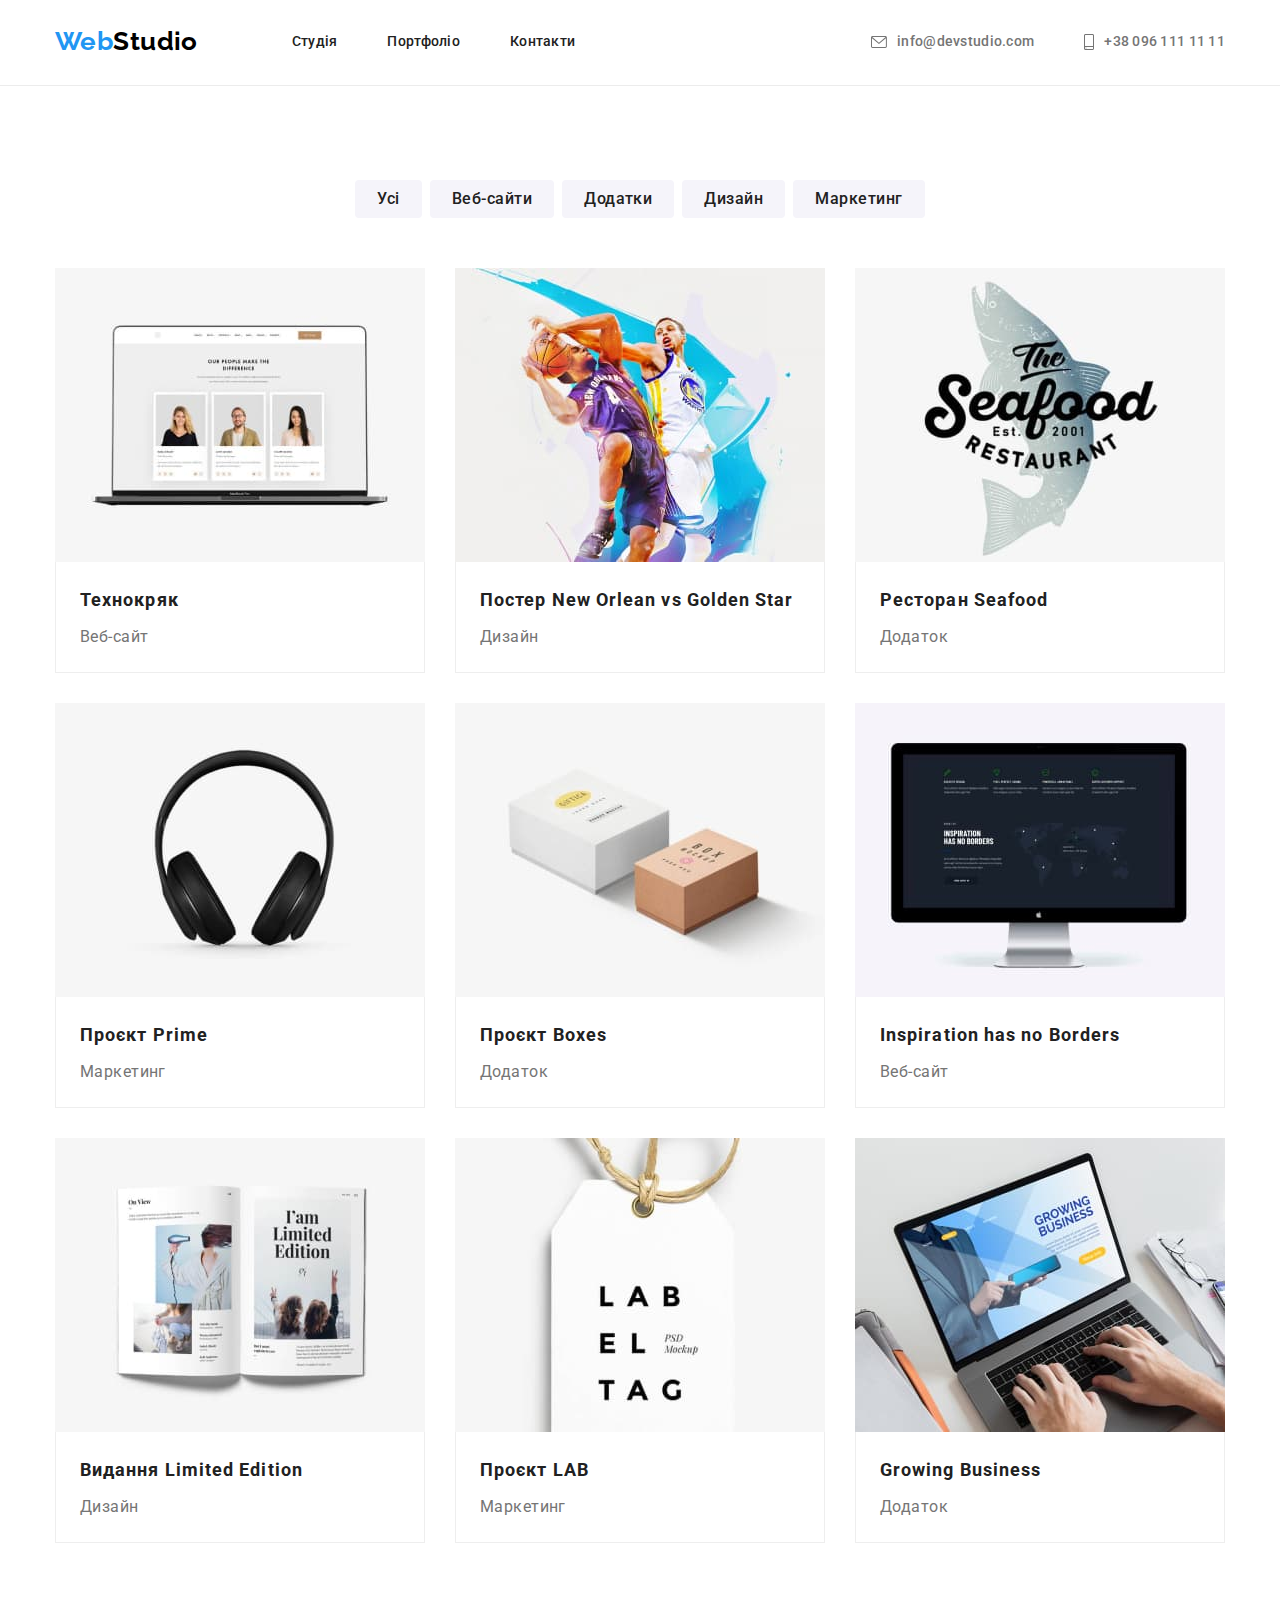
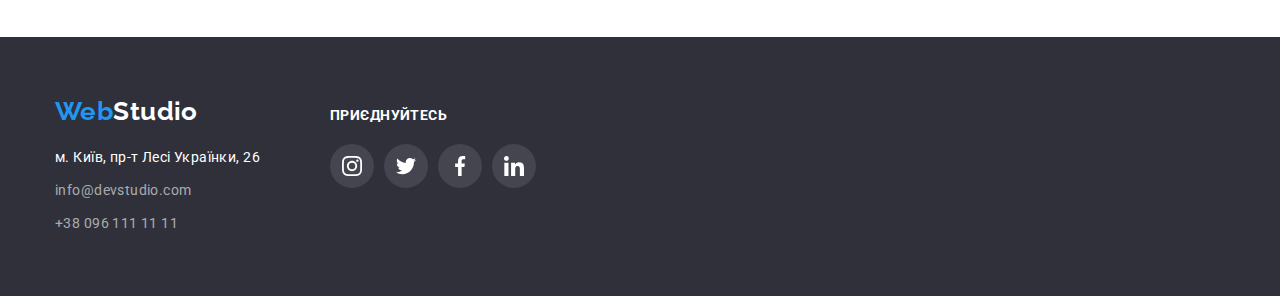
==== portfolio.html @ 7376e41b "copied files from homework4" ====
<!DOCTYPE html>
<html lang="uk">

<head>
	<meta charset="UTF-8" />
	<meta http-equiv="X-UA-Compatible" content="IE=edge" />
	<meta name="viewport" content="width=device-width, initial-scale=1.0" />
	<title>Портфоліо</title>
	<link
		href="https://fonts.googleapis.com/css2?family=Raleway:wght@700&family=Roboto:wght@400;500;700;900&display=swap"
		rel="stylesheet" />
	<link rel="stylesheet"
		href="https://cdnjs.cloudflare.com/ajax/libs/modern-normalize/1.1.0/modern-normalize.min.css" />
	<link rel="stylesheet" href="./css/style.css" />
</head>

<body>
	<header class="header-section">
		<div class="conteiner header-conteiner">
			<nav class="nav-block">
				<a class="logo" href="./index.html"><span class="logo firstchars">Web</span>Studio</a>
				<ul class="site-nav">
					<li class="nav-item"><a class="link" href="./index.html">Студія</a></li>
					<li class="nav-item"><a class="link" href="./portfolio.html">Портфоліо</a></li>
					<li class="nav-item"><a class="link" href="">Контакти</a></li>
				</ul>
			</nav>
			<ul class="site-nav header-contacts">
				<li class="contact-item">
					<a href="mailto:info@devstudio.com" class="contacts link">
						<svg class="contact-icons" width="16" height="12">
							<use href="./images/icons.svg#mail"></use>
						</svg>
						<span>info@devstudio.com</span>
					</a>
				</li>
				<li class="contact-item">
					<a href="tel:+380961111111" class="contacts link">
						<svg class="contact-icons" width="10" height="16">
							<use href="./images/icons.svg#smartphone"></use>
						</svg>
						<span>+38 096 111 11 11</span>
					</a>
				</li>
			</ul>
		</div>
	</header>
	<main>
		<section class="section">
			<div class="conteiner">
				<h1 class="visually-hidden">Наші проєкти</h1>
				<ul class="projects-filter">
					<li><button type="button" class="buttons filter-button">Усі</button></li>
					<li><button type="button" class="buttons filter-button">Веб-сайти</button></li>
					<li><button type="button" class="buttons filter-button">Додатки</button></li>
					<li><button type="button" class="buttons filter-button">Дизайн</button></li>
					<li><button type="button" class="buttons filter-button">Маркетинг</button></li>
				</ul>
				<ul class="projects-list">
					<Li class="projects-item">
						<a href="" class="link">
							<img src="./images/project1-s.jpg" alt="Технокряк" width="370">
							<div class="projects-name">
								<h2 class="project-header link">Технокряк</h2>
								<p class="project-desc">
									Веб-сайт
								</p>
							</div>
						</a>
					</Li>
					<Li class="projects-item">
						<a href="" class="link">
							<img src="./images/project2-s.jpg" alt="Постер New Orlean vs Golden Star" width="370">
							<div class="projects-name">
								<h2 class="project-header link" lang="en-UA">Постер New Orlean vs Golden Star</h2>
								<p class="project-desc">
									Дизайн
								</p>
							</div>
						</a>
					</Li>
					<Li class="projects-item">
						<a href="" class="link">
							<img src="./images/project3-s.jpg" alt="Ресторан Seafood" width="370">
							<div class="projects-name">
								<h2 class="project-header link" lang="en-UA">Ресторан Seafood</h2>
								<p class="project-desc">
									Додаток
								</p>
							</div>
						</a>
					</Li>
					<Li class="projects-item">
						<a href="" class="link">
							<img src="./images/project4-s.jpg" alt="Проєкт Prime" width="370">
							<div class="projects-name">
								<h2 class="project-header link" lang="en-UA">Проєкт Prime</h2>
								<p class="project-desc">
									Маркетинг
								</p>
							</div>
						</a>
					</Li>
					<Li class="projects-item">
						<a href="" class="link">
							<img src="./images/project5-s.jpg" alt="Проєкт Boxes" width="370">
							<div class="projects-name">
								<h2 class="project-header link" lang="en-UA">Проєкт Boxes</h2>
								<p class="project-desc">
									Додаток
								</p>
							</div>
						</a>
					</Li>
					<Li class="projects-item">
						<a href="" class="link">
							<img src="./images/project6-s.jpg" alt="Inspiration has no Borders" width="370">
							<div class="projects-name">
								<h2 class="project-header link" lang="en">Inspiration has no Borders</h2>
								<p class="project-desc">
									Веб-сайт
								</p>
							</div>
						</a>
					</Li>
					<Li class="projects-item">
						<a href="" class="link">
							<img src="./images/project7-s.jpg" alt="Видання Limited Edition" width="370">
							<div class="projects-name">
								<h2 class="project-header link" lang="en-UA">Видання Limited Edition</h2>
								<p class="project-desc">
									Дизайн
								</p>
							</div>
						</a>
					</Li>
					<Li class="projects-item">
						<a href="" class="link">
							<img src="./images/project8-s.jpg" alt="Проєкт LAB" width="370">
							<div class="projects-name">
								<h2 class="project-header link" lang="en-UA">Проєкт LAB</h2>
								<p class="project-desc">
									Маркетинг
								</p>
							</div>
						</a>
					</Li>
					<Li class="projects-item">
						<a href="" class="link">
							<img src="./images/project9-s.jpg" alt="Growing Business" width="370">
							<div class="projects-name">
								<h2 class="project-header link" lang="en">Growing Business</h2>
								<p class="project-desc">
									Додаток
								</p>
							</div>
						</a>
					</Li>
				</ul>
			</div>
		</section>

	</main>
	<footer class="footer-section">
		<div class="conteiner">
			<div class="footer-container">
				<div class="footer-address">
					<a href="./index.html" class="logo footer-logo"><span class="logo firstchars">Web</span>Studio</a>
					<address>
						<ul class="footer-nav list">
							<li class="address-item">
								<a href="https://goo.gl/maps/99b2hMeerR9oDbkF6" class="adress link" target="_blank"
									rel="noopener noreferrer">
									м. Київ, пр-т Лесі Українки, 26
								</a>
							</li>
							<li class="address-item"><a href="mailto:info@devstudio.com"
									class="footer-cont link">info@devstudio.com</a></li>
							<li class="address-item"><a href="tel:+380961111111" class="footer-cont link">+38 096 111 11
									11</a>
							</li>
						</ul>
					</address>
				</div>
				<div class="footer-social">
					<p class="footer-social-title">
						Приєднуйтесь
					</p>
					<ul class="team-social-list">
						<li>
							<a class="footer-social-link" href="https://www.instagram.com/" target="_blank"
								rel="noopener noreferrer" aria-label="instagram">
								<svg class="social-icons" width="20" height="20">
									<use href="./images/icons.svg#instagram"></use>
								</svg>
							</a>
						</li>
						<li>
							<a class="footer-social-link" href="https://www.twitter.com/" target="_blank"
								rel="noopener noreferrer" aria-label="twitter">
								<svg class="social-icons" width="20" height="20">
									<use href="./images/icons.svg#twitter"></use>
								</svg>
							</a>
						</li>
						<li>
							<a class="footer-social-link" href="https://www.facebook.com/" target="_blank"
								rel="noopener noreferrer" aria-label="facebook">
								<svg class="social-icons" width="20" height="20">
									<use href="./images/icons.svg#facebook"></use>
								</svg>
							</a>
						</li>
						<li>
							<a class="footer-social-link" href="https://www.linkedin.com/" target="_blank"
								rel="noopener noreferrer" aria-label="linkedin">
								<svg class="social-icons" width="20" height="20">
									<use href="./images/icons.svg#linkedin"></use>
								</svg>
							</a>
						</li>
					</ul>
				</div>
			</div>
		</div>
	</footer>
</body>

</html>
---- css/style.css ----
:root {
	--primary-text-color: #757575;
	--headers-text-color: #212121;
	--accent-color: #2196f3;
	--primary-white-color: #ffffff;
	--back-color: #2f303a;
	--icon-color: #afb1b8;
}

/* Clean styles */

h1,
h2,
h3,
h4,
h5,
h6,
p {
	margin: 0;
}

ul {
	margin: 0;
	padding: 0;
	list-style: none;
}

img {
	display: block;
	max-width: 100;
	height: auto;
}

.visually-hidden {
	position: absolute;
	white-space: nowrap;
	width: 1px;
	height: 1px;
	overflow: hidden;
	border: 0;
	padding: 0;
	clip: rect(0 0 0 0);
	clip-path: inset(50%);
	margin: -1px;
}

/* Index.html */

body {
	background-color: var(--primary-white-color);
	color: var(--headers-text-color);

	font-family: Roboto, sans-serif;
	font-weight: 400;
	font-size: 14px;
	line-height: 1.14;
	letter-spacing: 0.03em;
}

/* index.html style settings */

/* Header */

/* між лішками в хедері по 50пкс */

.conteiner {
	max-width: 1200px;
	padding-left: 15px;
	padding-right: 15px;
	margin-left: auto;
	margin-right: auto;
}

.header-section {
	padding-top: 24px;
	padding-bottom: 25px;
	margin-bottom: 0;
	border-bottom: 1px solid #ececec;
}

.header-conteiner {
	display: flex;
	align-items: center;
}

.nav-block {
	display: flex;
}

.logo {
	color: #000000;
	font-family: Raleway, sans-serif;
	font-size: 26px;
	font-weight: 700;
	text-decoration: none;
}

.logo.firstchars {
	color: #2196f3;
}

.site-nav .link {
	color: var(--headers-text-color);
	font-weight: 500;
	letter-spacing: 0.02em;
	padding-top: 10px;
	padding-bottom: 10px;
}

.site-nav {
	display: flex;
	align-items: center;
	margin-left: 94px;
}

.nav-item {
	display: block;
}

.nav-item:not(:last-child) {
	margin-right: 50px;
}

.header-contacts {
	margin-left: auto;
}

.contacts.link {
	color: var(--primary-text-color);
	display: flex;
	align-items: center;
}

.contact-icons {
	display: block;
	fill: currentColor;
	margin-right: 10px;
}

.contact-item:not(:last-child) {
	margin-right: 50px;
}

/* Hero */

.overlay {
	max-width: 1600px;
	height: 600px;
	background-image: linear-gradient(to right, rgba(47, 48, 58, 0.4), rgba(47, 48, 58, 0.4)), url(../images/Overlay.jpg);
	background-position: center;
	background-repeat: no-repeat;
	background-color: var(--back-color);
	padding-top: 200px;
	padding-bottom: 200px;
	margin-right: auto;
	margin-left: auto;
}

.hero-header {
	max-width: 696px;
	color: var(--primary-white-color);
	font-size: 44px;
	font-weight: 900;
	line-height: 1.36;
	letter-spacing: 0.06em;
	text-transform: uppercase;
	text-align: center;
	margin-right: auto;
	margin-left: auto;
}

.hero-button {
	display: block;
	background-color: var(--accent-color);
	color: var(--primary-white-color);
	box-shadow: 0px 4px 4px rgba(0, 0, 0, 0.15);
	border-radius: 4px;
	border: 0px;

	text-align: center;
	font-size: 16px;
	font-weight: 700;
	letter-spacing: 0.06em;
	line-height: 1.88;

	margin-right: auto;
	margin-left: auto;
	margin-top: 30px;
	padding-top: 10px;
	padding-bottom: 10px;
	padding-right: 32px;
	padding-left: 32px;
}

/* Section */

.section {
	padding-top: 94px;
	padding-bottom: 94px;
}

.benefits {
	display: flex;
}

.benefits-item {
	max-width: 270px;
}

.benefits-item:not(:last-child) {
	margin-right: 30px;
}

.benefits-wrap-icon {
	display: flex;
	width: 270px;
	height: 120px;
	background-color: #f5f4fa;
	justify-content: center;
	align-items: center;
	margin-bottom: 30px;
	border-radius: 4px;
}

.benefits .benefits-headers {
	font-size: 14px;
	font-weight: 700;
}

.benefits .benefits-text {
	display: block;
	margin-top: 10px;
	color: var(--primary-text-color);
	font-weight: 400;
	line-height: 1.71;
}

/* Our work */
.section-work {
	padding-top: 0;
}

.work-list {
	display: flex;
}

.work-item:not(:last-child) {
	margin-right: 30px;
}

.block-header {
	text-align: center;
	font-size: 36px;
	font-weight: 700;
	line-height: 1.17;
	margin-bottom: 50px;
}

/* Team */

.team-section {
	background-color: #f5f4fa;
}

.team-list {
	display: flex;
}

.team-items {
	padding-bottom: 30px;
	background-color: var(--primary-white-color);
	box-shadow: 0px 1px 3px rgba(0, 0, 0, 0.12), 0px 1px 1px rgba(0, 0, 0, 0.14), 0px 2px 1px rgba(0, 0, 0, 0.2);
	border-radius: 0px 0px 4px 4px;
}

.team-items:not(:last-child) {
	margin-right: 30px;
}

.team-foto {
	margin-bottom: 30px;
}

.team-names {
	display: block;
	margin-bottom: 10px;
	text-align: center;
	font-size: 16px;
	font-weight: 500;
	line-height: 1.19;
}

.team-roles {
	display: block;
	color: var(--primary-text-color);
	text-align: center;
	font-size: 16px;
	line-height: 1.19;
	margin-bottom: 16px;
}

.team-social-list {
	display: flex;
	justify-content: center;
	gap: 10px;
}

.team-social-link {
	display: inline-flex;
	align-items: center;
	justify-content: center;
	width: 44px;
	height: 44px;
	border-radius: 50%;
	color: var(--icon-color);
}

.social-icons {
	fill: currentColor;
}

.team-social-link:hover,
.team-social-link:focus {
	color: var(--primary-white-color);
	background-color: var(--accent-color);
}

/* Clients */
.clients-list {
	display: flex;
	gap: 30px;
	justify-content: center;
}

.clients-link-icon {
	display: flex;
	align-items: center;
	justify-content: center;
	width: 170px;
	height: 92px;
	color: var(--icon-color);
	border: 1px solid var(--icon-color);
	border-radius: 4px;
}

.clients-icon {
	fill: currentColor;
}

.clients-link-icon:hover,
.clients-link-icon:focus {
	color: var(--accent-color);
	border-color: var(--accent-color);
}

/* Footer */

.footer-section {
	background-color: var(--back-color);
	padding-top: 60px;
	padding-bottom: 60px;
	margin-bottom: 0;
}

.footer-container {
	display: flex;
	align-items: baseline;
}

.footer-address {
	margin-right: 70px;
}

.footer-nav {
	font-style: normal;
	line-height: 1.71;
}

.adress.link {
	color: var(--primary-white-color);
}

.footer-logo {
	display: block;
	color: var(--primary-white-color);
	margin-bottom: 20px;
}

.address-item:not(:last-child) {
	margin-bottom: 9px;
}

.footer-cont.link {
	color: rgba(255, 255, 255, 0.6);
}

.footer-social-title {
	color: var(--primary-white-color);
	font-weight: 700;
	text-transform: uppercase;
	margin-bottom: 20px;
}

.footer-social-link {
	display: inline-flex;
	align-items: center;
	justify-content: center;
	width: 44px;
	height: 44px;
	border-radius: 50%;
	background-color: rgba(255, 255, 255, 0.1);
	color: var(--primary-white-color);
}

.footer-social-link:hover,
.footer-social-link:focus {
	color: var(--primary-white-color);
	background-color: var(--accent-color);
}

/*  */

/* Portfolio.html */

.project-desc {
	color: var(--primary-text-color);
	font-size: 16px;
	line-height: 1.88;
}

.projects-filter {
	display: flex;
	gap: 8px;
	justify-content: center;
	margin-bottom: 50px;
}

.filter-button {
	background-color: #f5f4fa;
	border: 0;
	border-radius: 4px;
	color: var(--headers-text-color);
	text-align: center;
	font-size: 16px;
	font-weight: 500;
	letter-spacing: 0.03em;
	line-height: 1.6;
	text-align: center;
	padding: 6px 22px;
}

.filter-button:hover,
.filter-button:focus {
	background-color: var(--accent-color);
	color: var(--primary-white-color);
	box-shadow: 0px 3px 1px rgba(0, 0, 0, 0.1), 0px 1px 2px rgba(0, 0, 0, 0.08), 0px 2px 2px rgba(0, 0, 0, 0.12);
}

.projects-list {
	display: flex;
	flex-wrap: wrap;
	gap: 30px;
}

.projects-name {
	border-bottom: 1px solid #eee;
	border-left: 1px solid #eee;
	border-right: 1px solid #eee;
	padding: 20px 24px;
}

.project-header {
	color: var(--headers-text-color);
	font-size: 18px;
	font-weight: 700;
	line-height: 2;
	letter-spacing: 0.06em;
	margin-bottom: 4px;
}

.projects-item:hover {
	box-shadow: 0px 1px 1px rgba(0, 0, 0, 0.12), 0px 4px 4px rgba(0, 0, 0, 0.06), 1px 4px 6px rgba(0, 0, 0, 0.16);
}

/* Global site styles */

.link {
	text-decoration: none;
}

.buttons {
	font-family: inherit;
	cursor: pointer;
}

.link:hover,
.link:focus {
	color: var(--accent-color);
}
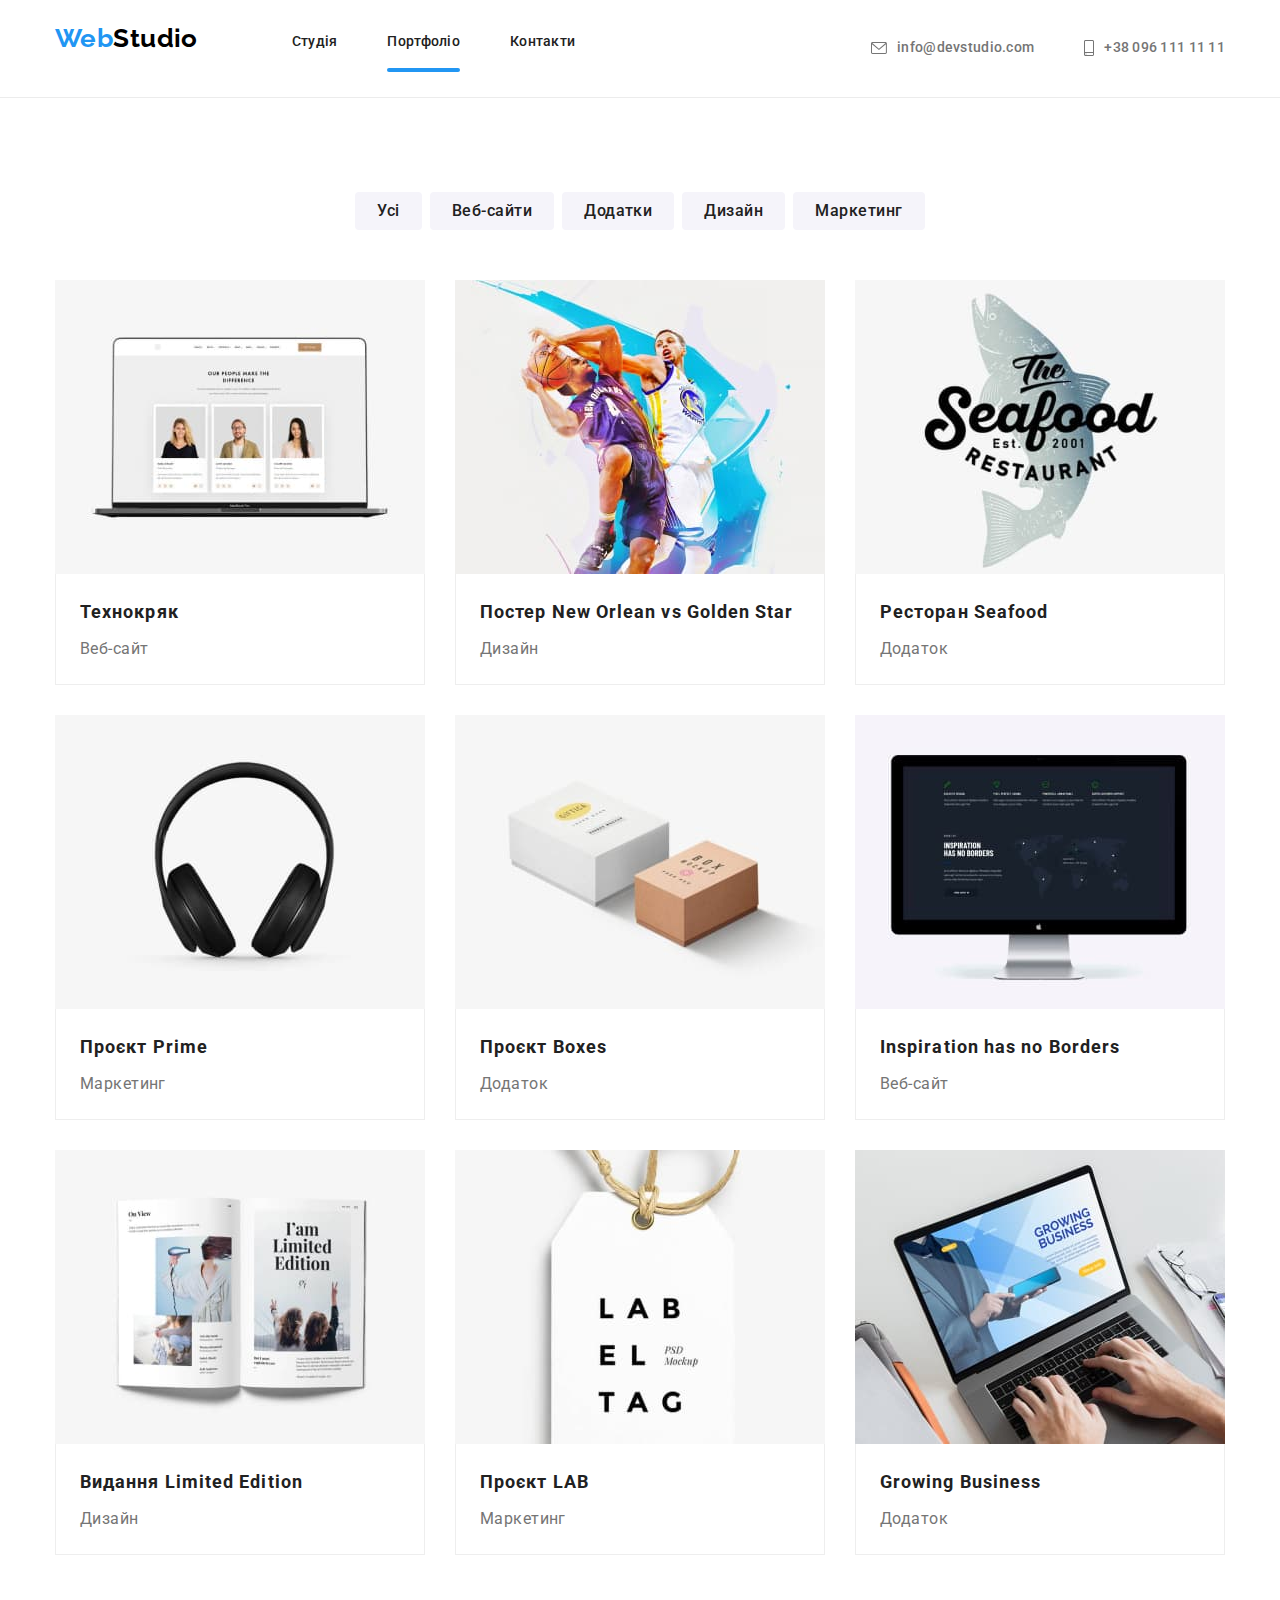
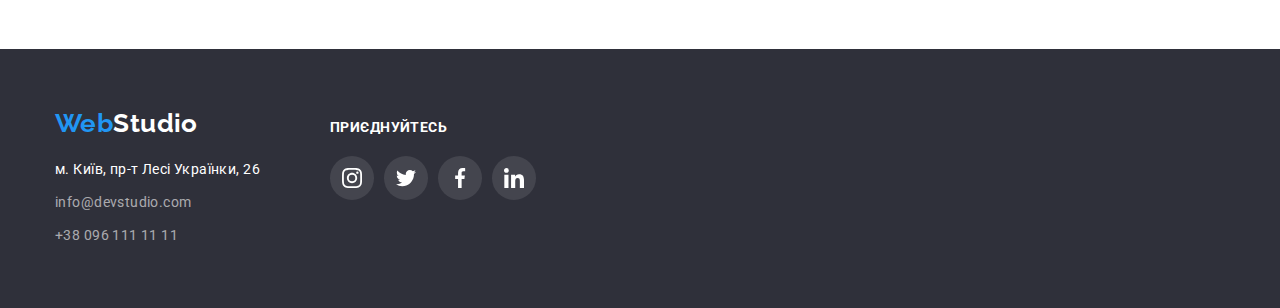
==== commit 30133dc1: "added all animation to hover, current pages indicator, changed block benefits" ====
--- a/portfolio.html
+++ b/portfolio.html
@@ -20,9 +20,10 @@
 			<nav class="nav-block">
 				<a class="logo" href="./index.html"><span class="logo firstchars">Web</span>Studio</a>
 				<ul class="site-nav">
-					<li class="nav-item"><a class="link" href="./index.html">Студія</a></li>
-					<li class="nav-item"><a class="link" href="./portfolio.html">Портфоліо</a></li>
-					<li class="nav-item"><a class="link" href="">Контакти</a></li>
+					<li class="nav-item"><a class="link site-link" href="./index.html">Студія</a></li>
+					<li class="nav-item"><a class="link current site-link" href="./portfolio.html">Портфоліо</a></li>
+					<li class="nav-item"><a class="link site-link" href="">Контакти</a></li>
+				</ul>
 				</ul>
 			</nav>
 			<ul class="site-nav header-contacts">
--- a/css/style.css
+++ b/css/style.css
@@ -61,8 +61,6 @@
 
 /* Header */
 
-/* між лішками в хедері по 50пкс */
-
 .conteiner {
 	max-width: 1200px;
 	padding-left: 15px;
@@ -119,6 +117,23 @@
 
 .nav-item:not(:last-child) {
 	margin-right: 50px;
+}
+
+.site-link {
+	display: block;
+	position: relative;
+	height: 48px;
+}
+
+.current::after {
+	content: "";
+	display: block;
+	position: absolute;
+	bottom: 0;
+	width: 100%;
+	height: 4px;
+	border-radius: 2px;
+	background-color: var(--accent-color);
 }
 
 .header-contacts {
@@ -248,6 +263,28 @@
 	margin-right: 30px;
 }
 
+.work-wrapper {
+	position: relative;
+}
+
+.work-description {
+	display: flex;
+	align-items: center;
+	justify-content: center;
+	position: absolute;
+	right: 0;
+	bottom: 0;
+	width: 370px;
+	height: 70px;
+	background-color: rgba(47, 48, 58, 0.8);
+	color: var(--primary-white-color);
+
+	font-size: 16px;
+	font-weight: 700;
+	letter-spacing: 0.03em;
+	text-transform: uppercase;
+}
+
 .block-header {
 	text-align: center;
 	font-size: 36px;
@@ -313,10 +350,12 @@
 	height: 44px;
 	border-radius: 50%;
 	color: var(--icon-color);
+	transition: color 250ms cubic-bezier(0.4, 0, 0.2, 1), background-color 250ms cubic-bezier(0.4, 0, 0.2, 1);
 }
 
 .social-icons {
 	fill: currentColor;
+	transition: fill 250ms cubic-bezier(0.4, 0, 0.2, 1);
 }
 
 .team-social-link:hover,
@@ -341,10 +380,12 @@
 	color: var(--icon-color);
 	border: 1px solid var(--icon-color);
 	border-radius: 4px;
+	transition: color 250ms cubic-bezier(0.4, 0, 0.2, 1), border-color 250ms cubic-bezier(0.4, 0, 0.2, 1);
 }
 
 .clients-icon {
 	fill: currentColor;
+	transition: fill 250ms cubic-bezier(0.4, 0, 0.2, 1);
 }
 
 .clients-link-icon:hover,
@@ -410,6 +451,7 @@
 	border-radius: 50%;
 	background-color: rgba(255, 255, 255, 0.1);
 	color: var(--primary-white-color);
+	transition: color 250ms cubic-bezier(0.4, 0, 0.2, 1), background-color 250ms cubic-bezier(0.4, 0, 0.2, 1);
 }
 
 .footer-social-link:hover,
@@ -447,6 +489,8 @@
 	line-height: 1.6;
 	text-align: center;
 	padding: 6px 22px;
+	transition: color 250ms cubic-bezier(0.4, 0, 0.2, 1), background-color 250ms cubic-bezier(0.4, 0, 0.2, 1),
+		box-shadow 250ms cubic-bezier(0.4, 0, 0.2, 1);
 }
 
 .filter-button:hover,
@@ -478,14 +522,33 @@
 	margin-bottom: 4px;
 }
 
+.projects-item {
+	transition: box-shadow 250ms cubic-bezier(0.4, 0, 0.2, 1);
+}
+
 .projects-item:hover {
 	box-shadow: 0px 1px 1px rgba(0, 0, 0, 0.12), 0px 4px 4px rgba(0, 0, 0, 0.06), 1px 4px 6px rgba(0, 0, 0, 0.16);
 }
 
+.project-wrapper {
+	position: relative;
+}
+
+.project-description {
+	position: absolute;
+	top: 0;
+	left: 0;
+	width: 100%;
+	height: 100%;
+}
+
 /* Global site styles */
 
 .link {
 	text-decoration: none;
+	transition-property: color;
+	transition-duration: 250ms;
+	transition-timing-function: cubic-bezier(0.4, 0, 0.2, 1);
 }
 
 .buttons {
